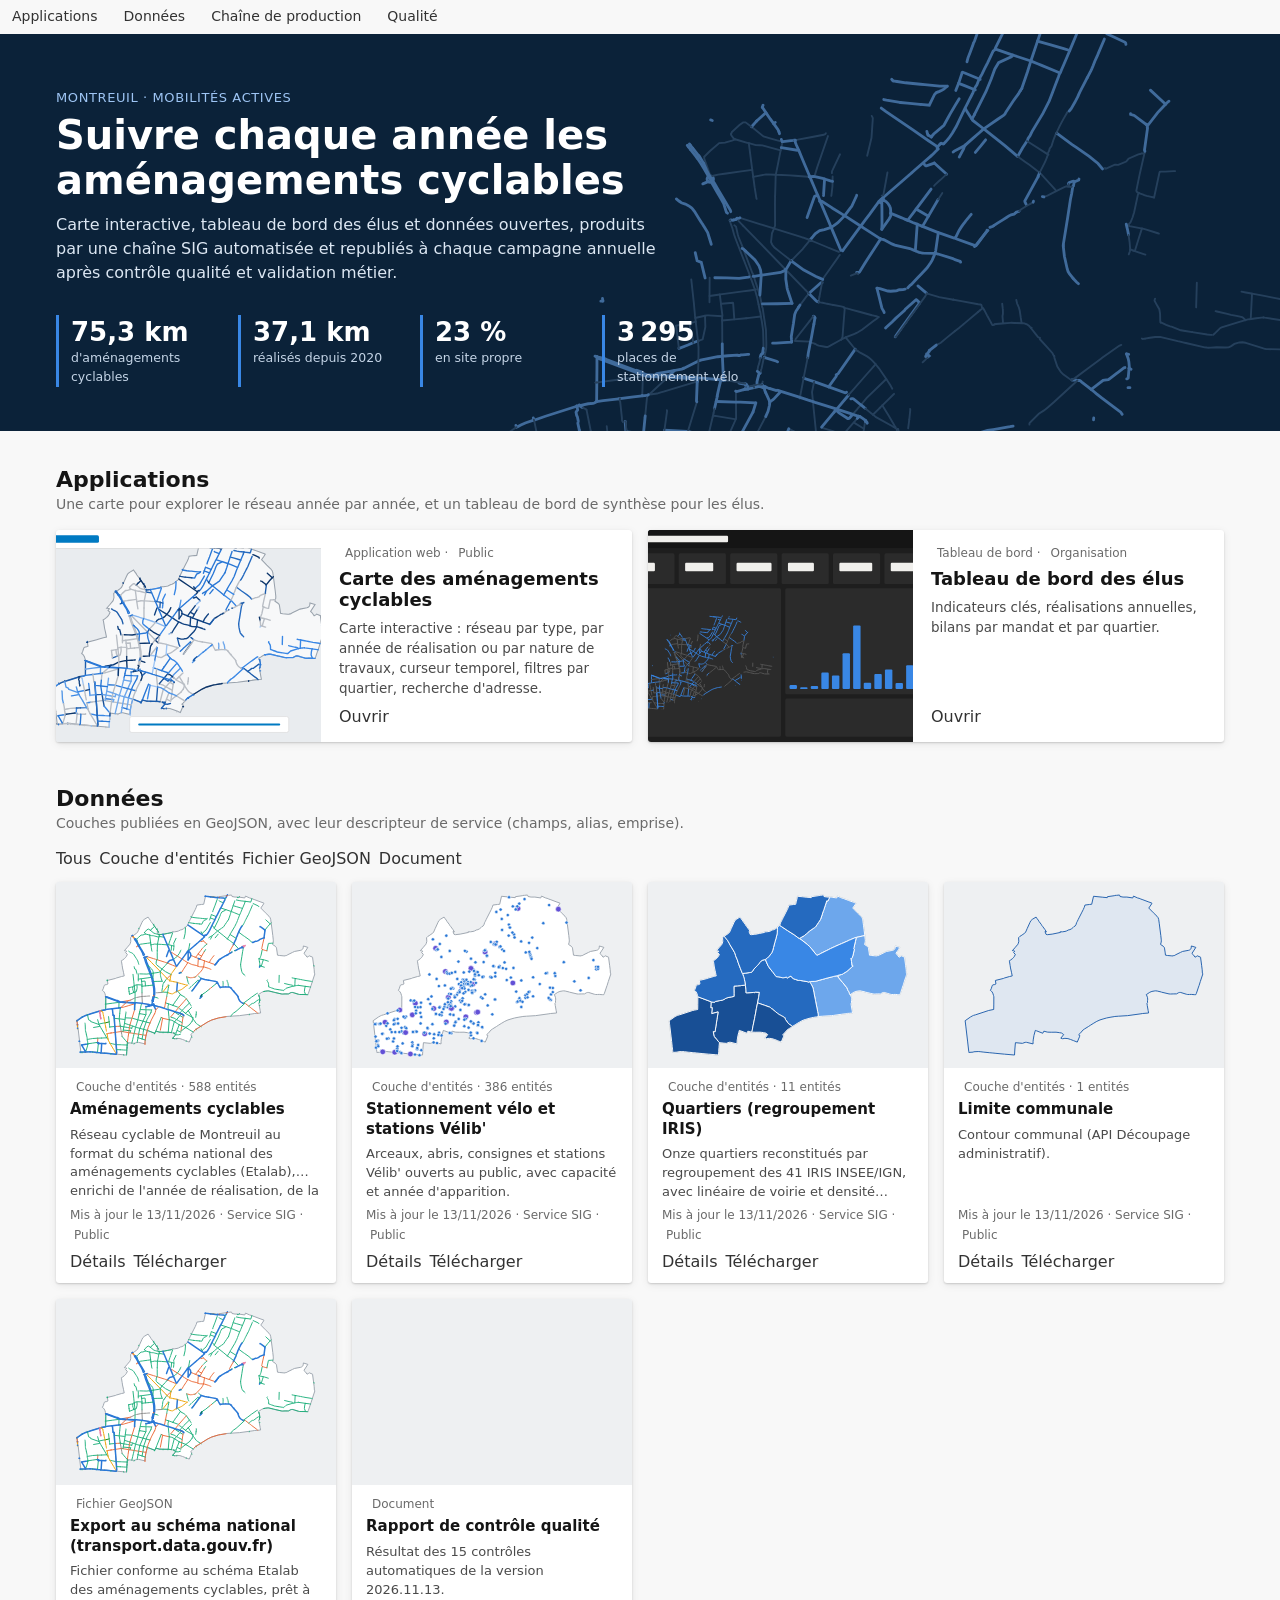
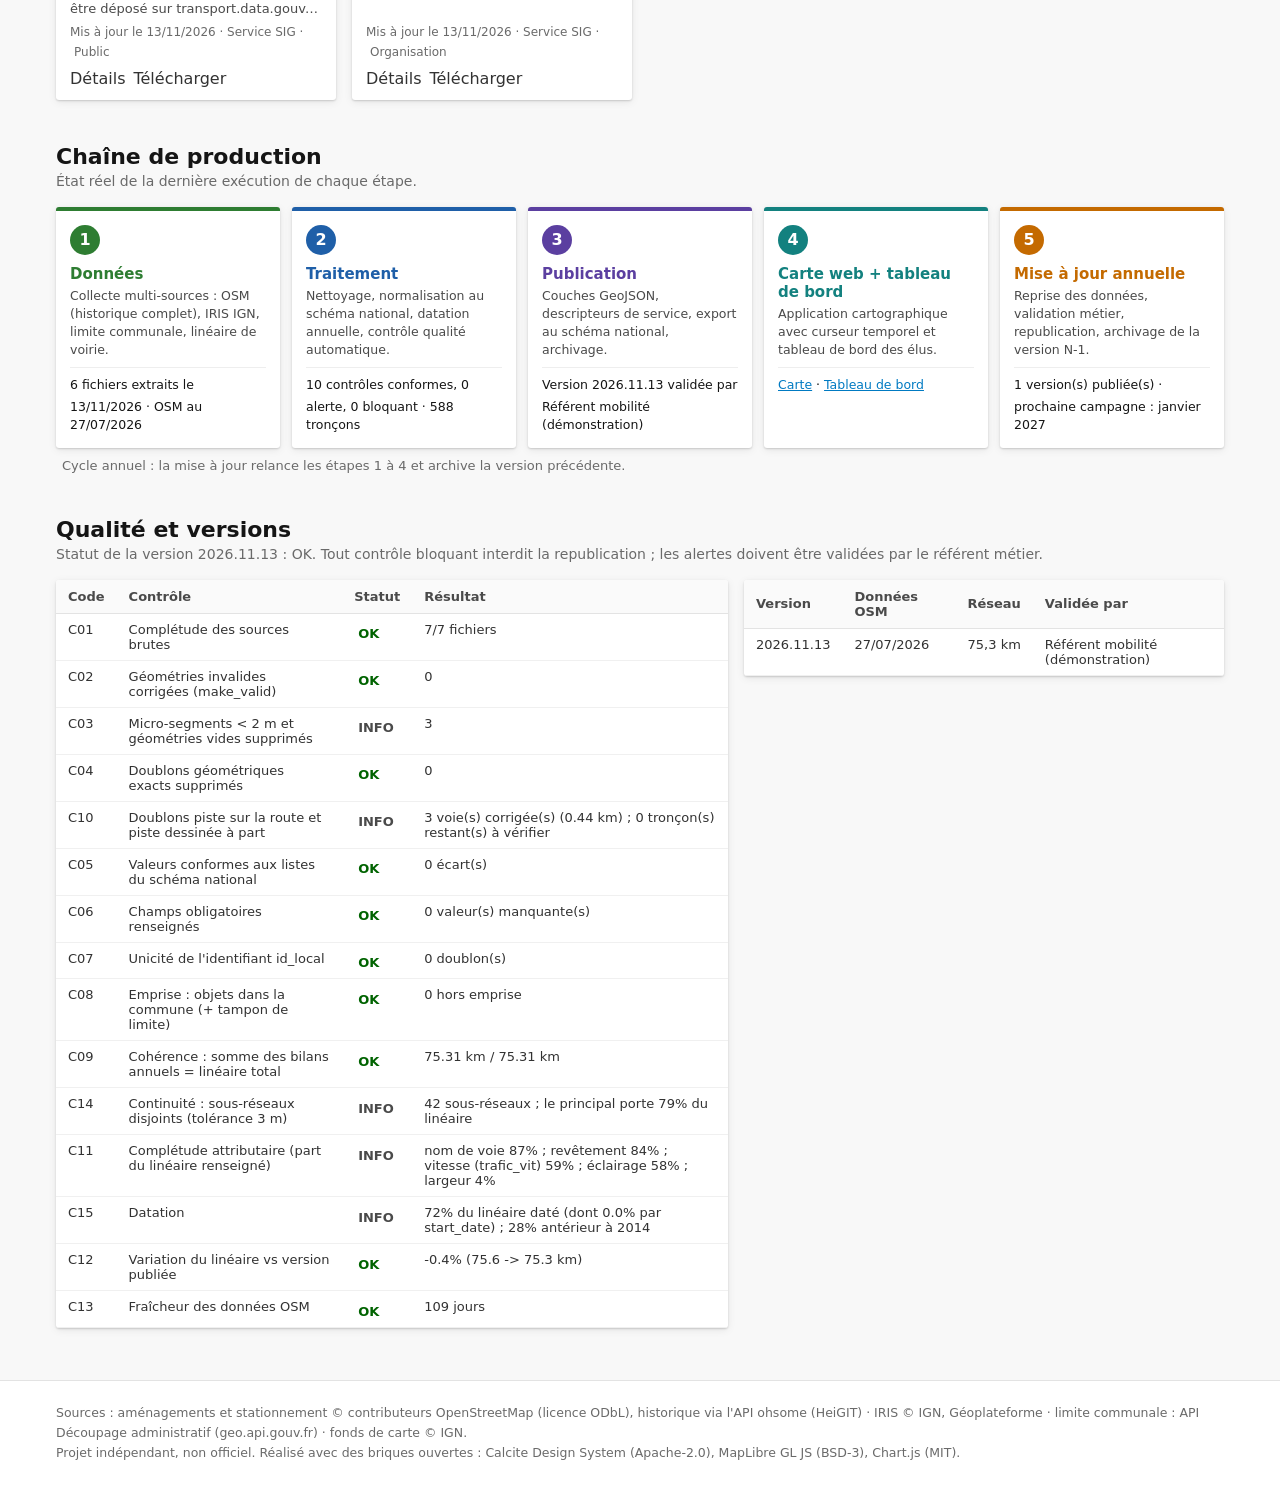
==== 04_applications/index.html @ d460cf05 "Suivi annuel des aménagements cyclables de Montreuil Chaîne SIG complète sur données réelles (OpenSt" ====
<!doctype html>
<html lang="fr">
<head>
<meta charset="utf-8">
<meta name="viewport" content="width=device-width, initial-scale=1">
<title>Montreuil à vélo · Portail</title>
<meta name="description" content="Portail des données et applications de suivi des aménagements cyclables de Montreuil">
<link rel="stylesheet" href="https://js.arcgis.com/calcite-components/2.13.2/calcite.css">
<script type="module" src="https://js.arcgis.com/calcite-components/2.13.2/calcite.esm.js"></script>
<link rel="stylesheet" href="assets/commun.css">
<style>
  body { background: #f8f8f8; }
  a { color: var(--mv-bleu); }
  .conteneur { max-width: 1200px; margin: 0 auto; padding: 0 16px; }
  .nav-liens { display: flex; gap: 2px; padding-inline-end: 12px; }
  .nav-liens a { color: #323232; text-decoration: none; font-size: 14px; padding: 8px 12px; border-bottom: 2px solid transparent; }
  .nav-liens a:hover { color: var(--mv-bleu); border-bottom-color: var(--mv-bleu); }

  .heros { position: relative; overflow: hidden; background: #0b2239; color: #fff; }
  .heros svg.reseau { position: absolute; right: -40px; top: -30px; height: 140%; opacity: .55; pointer-events: none; }
  .heros .conteneur { position: relative; padding-top: 56px; padding-bottom: 44px; }
  .heros .surtitre { font-size: 13px; letter-spacing: .6px; text-transform: uppercase; color: #9ec5f4; }
  .heros h1 { font-size: 40px; line-height: 1.12; margin: 8px 0 10px; font-weight: 600; max-width: 640px; }
  .heros p.intro { font-size: 16px; line-height: 1.5; max-width: 600px; margin: 0 0 22px; color: #dce7f3; }
  .heros calcite-input { max-width: 520px; }
  .chiffres { display: grid; grid-template-columns: repeat(4, minmax(0, 170px)); gap: 12px; margin-top: 30px; }
  .chiffre { border-left: 3px solid #3987e5; padding: 2px 0 2px 12px; }
  .chiffre b { display: block; font-size: 26px; font-weight: 600; }
  .chiffre span { font-size: 12.5px; color: #c4d4e6; }

  section.bloc { padding: 36px 0 8px; }
  .bloc h2 { font-size: 22px; font-weight: 600; margin: 0 0 4px; color: #151515; }
  .bloc .chapo { color: #6a6a6a; margin: 0 0 18px; font-size: 14px; }

  .applis { display: grid; grid-template-columns: 1fr 1fr; gap: 16px; }
  .appli { display: grid; grid-template-columns: 46% 1fr; background: #fff; box-shadow: var(--mv-carte-ombre); border-radius: 3px; overflow: hidden; }
  .appli img { width: 100%; height: 100%; object-fit: cover; display: block; background: #e9ecef; min-height: 180px; }
  .appli .txt { padding: 16px 18px; display: flex; flex-direction: column; gap: 8px; }
  .appli h3 { margin: 0; font-size: 18px; color: #151515; }
  .appli p { margin: 0; font-size: 13.5px; color: #4a4a4a; line-height: 1.5; flex: 1; }

  .filtres { display: flex; flex-wrap: wrap; gap: 8px; margin-bottom: 14px; }
  .grille-items { display: grid; grid-template-columns: repeat(auto-fill, minmax(260px, 1fr)); gap: 16px; }
  .item { background: #fff; border-radius: 3px; box-shadow: var(--mv-carte-ombre); display: flex; flex-direction: column; overflow: hidden; }
  .item .vign { aspect-ratio: 3 / 2; background: #eef0f2; display: grid; place-items: center; color: #9aa3ad; }
  .item .vign img { width: 100%; height: 100%; object-fit: cover; display: block; }
  .item .corps { padding: 12px 14px 10px; display: flex; flex-direction: column; gap: 6px; flex: 1; }
  .item .type { display: flex; align-items: center; gap: 6px; font-size: 12px; color: #6a6a6a; }
  .item h3 { margin: 0; font-size: 15px; line-height: 1.3; color: #151515; }
  .item p { margin: 0; font-size: 13px; color: #4a4a4a; line-height: 1.45; flex: 1; display: -webkit-box; -webkit-line-clamp: 3; -webkit-box-orient: vertical; overflow: hidden; }
  .item .meta { font-size: 12px; color: #6a6a6a; display: flex; align-items: center; gap: 6px; flex-wrap: wrap; }
  .item .actions { display: flex; gap: 8px; padding: 0 14px 12px; }
  .partage { display: inline-flex; align-items: center; gap: 4px; }

  .chaine { display: grid; grid-template-columns: repeat(5, minmax(0, 1fr)); gap: 12px; }
  .etape { background: #fff; border-radius: 3px; box-shadow: var(--mv-carte-ombre); padding: 14px; border-top: 4px solid var(--c); position: relative; }
  .etape .num { width: 30px; height: 30px; border-radius: 50%; background: var(--c); color: #fff; display: grid; place-items: center; font-weight: 600; }
  .etape h3 { margin: 10px 0 4px; font-size: 15px; color: var(--c-texte, var(--c)); }
  .etape .quoi { font-size: 12.5px; color: #4a4a4a; line-height: 1.45; margin: 0 0 8px; }
  .etape .etat { font-size: 12.5px; color: #151515; line-height: 1.45; border-top: 1px solid #eee; padding-top: 8px; }
  .etape .etat calcite-icon { vertical-align: -3px; }
  .cycle { margin-top: 10px; font-size: 13px; color: #6a6a6a; display: flex; align-items: center; gap: 6px; }

  .deux { display: grid; grid-template-columns: 1.4fr 1fr; gap: 16px; align-items: start; }
  .tableau { background: #fff; box-shadow: var(--mv-carte-ombre); border-radius: 3px; overflow: auto; }
  .tableau table { width: 100%; border-collapse: collapse; font-size: 13px; }
  .tableau th { text-align: left; font-weight: 600; color: #4a4a4a; padding: 9px 12px; border-bottom: 1px solid #e3e3e3; background: #fafafa; }
  .tableau td { padding: 8px 12px; border-bottom: 1px solid #f0f0f0; vertical-align: top; }
  .tableau td.n { text-align: right; font-variant-numeric: tabular-nums; }
  .statut { display: inline-flex; align-items: center; gap: 4px; font-weight: 600; white-space: nowrap; }
  .statut.OK { color: #006300; } .statut.INFO { color: #4a4a4a; } .statut.ALERTE { color: #8c4a00; } .statut.BLOQUANT { color: #b02a2a; }

  footer.pied { margin-top: 44px; background: #fff; border-top: 1px solid #e3e3e3; padding: 22px 0 30px; font-size: 12.5px; color: #6a6a6a; line-height: 1.6; }

  dialog.fiche { width: min(860px, calc(100vw - 32px)); max-height: calc(100vh - 48px); border: 0; padding: 0; border-radius: 4px;
    box-shadow: 0 8px 40px rgba(0,0,0,.35); font-family: var(--mv-police); color: #323232; }
  dialog.fiche::backdrop { background: rgba(0,0,0,.45); }
  .fiche-tete { display: flex; gap: 16px; padding: 18px 20px 0; align-items: flex-start; }
  .fiche-tete img { width: 150px; aspect-ratio: 3/2; object-fit: cover; border-radius: 2px; background: #eef0f2; flex: none; }
  .fiche-tete h2 { margin: 2px 0 6px; font-size: 20px; color: #151515; }
  .fiche-tete .type { font-size: 13px; color: #6a6a6a; display: flex; gap: 6px; align-items: center; }
  .fiche-onglets { padding: 0 20px; }
  .fiche-corps { padding: 14px 20px 20px; overflow: auto; max-height: calc(100vh - 300px); font-size: 13.5px; line-height: 1.55; }
  .fiche-corps dl { display: grid; grid-template-columns: 180px 1fr; gap: 6px 14px; margin: 12px 0 0; }
  .fiche-corps dt { color: #6a6a6a; } .fiche-corps dd { margin: 0; }
  .fiche-pied { display: flex; justify-content: flex-end; gap: 8px; padding: 12px 20px; border-top: 1px solid #eee; }

  @media (max-width: 960px) {
    .applis, .deux { grid-template-columns: 1fr; }
    .chaine { grid-template-columns: 1fr 1fr; }
    .chiffres { grid-template-columns: repeat(2, minmax(0, 1fr)); }
    .heros h1 { font-size: 30px; }
    .nav-liens { display: none; }
  }
  @media (max-width: 560px) {
    .heros svg.reseau { opacity: .2; }
    .appli { grid-template-columns: 1fr; }
    .appli img { aspect-ratio: 3/2; min-height: 0; }
    .chaine { grid-template-columns: 1fr; }
    .fiche-tete img { display: none; }
    .fiche-corps dl { grid-template-columns: 1fr; }
  }
</style>
</head>
<body>
<calcite-navigation>
  <calcite-navigation-logo slot="logo" icon="biking" heading="Montreuil à vélo" description="Portail des données cyclables"></calcite-navigation-logo>
  <nav slot="content-end" class="nav-liens" aria-label="Sections">
    <a href="#applications">Applications</a><a href="#donnees">Données</a><a href="#chaine">Chaîne de production</a><a href="#qualite">Qualité</a>
  </nav>
</calcite-navigation>

<header class="heros">
  <svg class="reseau" id="reseau" aria-hidden="true"></svg>
  <div class="conteneur">
    <div class="surtitre">Montreuil · Mobilités actives</div>
    <h1>Suivre chaque année les aménagements cyclables</h1>
    <p class="intro">Carte interactive, tableau de bord des élus et données ouvertes, produits par une chaîne SIG automatisée
      et republiés à chaque campagne annuelle après contrôle qualité et validation métier.</p>
    <calcite-input id="q" icon="search" scale="l" placeholder="Rechercher une application ou un jeu de données" clearable label="Rechercher"></calcite-input>
    <div class="chiffres" id="chiffres"></div>
  </div>
</header>

<main class="conteneur">
  <section class="bloc" id="applications">
    <h2>Applications</h2>
    <p class="chapo">Une carte pour explorer le réseau année par année, et un tableau de bord de synthèse pour les élus.</p>
    <div class="applis" id="applis"></div>
  </section>

  <section class="bloc" id="donnees">
    <h2>Données</h2>
    <p class="chapo">Couches publiées en GeoJSON, avec leur descripteur de service (champs, alias, emprise).</p>
    <div class="filtres" id="filtres"></div>
    <div class="grille-items" id="items"></div>
  </section>

  <section class="bloc" id="chaine">
    <h2>Chaîne de production</h2>
    <p class="chapo">État réel de la dernière exécution de chaque étape.</p>
    <div class="chaine" id="etapes"></div>
    <div class="cycle"><calcite-icon icon="refresh" scale="s"></calcite-icon>Cycle annuel : la mise à jour relance les étapes 1 à 4 et archive la version précédente.</div>
  </section>

  <section class="bloc" id="qualite">
    <h2>Qualité et versions</h2>
    <p class="chapo" id="qc-chapo"></p>
    <div class="deux">
      <div class="tableau"><table><thead><tr><th>Code</th><th>Contrôle</th><th>Statut</th><th>Résultat</th></tr></thead><tbody id="qc"></tbody></table></div>
      <div class="tableau"><table><thead><tr><th>Version</th><th>Données OSM</th><th class="n">Réseau</th><th>Validée par</th></tr></thead><tbody id="versions"></tbody></table></div>
    </div>
  </section>
</main>

<footer class="pied">
  <div class="conteneur">
    Sources : aménagements et stationnement © contributeurs OpenStreetMap (licence ODbL), historique via l'API ohsome (HeiGIT) ·
    IRIS © IGN, Géoplateforme · limite communale : API Découpage administratif (geo.api.gouv.fr) · fonds de carte © IGN.<br>
    Projet indépendant, non officiel. Réalisé avec des briques ouvertes : Calcite Design System (Apache-2.0),
    MapLibre GL JS (BSD-3), Chart.js (MIT).
  </div>
</footer>

<dialog class="fiche" id="fiche" aria-labelledby="fiche-titre"></dialog>

<script src="data/donnees.js"></script>
<script src="assets/commun.js"></script>
<script>
(function () {
  const { D, fmt, echapper, A0, A1, dateDonnees, couleurType } = MV;
  const ind = D.indicateurs, t = ind.totaux, qc = D.qc;
  const depuis2020 = ind.par_annee.filter((p) => p.annee >= 2020).reduce((s, p) => s + p.km, 0);
  if (window.innerWidth < 560) document.querySelector("calcite-navigation-logo").description = "Portail des données cyclables";

  // ---------- Bandeau : le réseau réel en filigrane ----------
  (function dessiner() {
    const fc = D.couches.amenagements_cyclables, [[x0, y0], [x1, y1]] = MV.emprise(D.couches.commune);
    const k = Math.cos(((y0 + y1) / 2) * Math.PI / 180), W = 700, H = W * (y1 - y0) / ((x1 - x0) * k);
    const px = (c) => `${(((c[0] - x0) * k) / ((x1 - x0) * k)) * W},${((y1 - c[1]) / (y1 - y0)) * H}`;
    const svg = document.getElementById("reseau");
    svg.setAttribute("viewBox", `0 0 ${W} ${H}`);
    svg.innerHTML = fc.features.map((f) => {
      const g = f.geometry, lignes = g.type === "LineString" ? [g.coordinates] : g.coordinates;
      const recent = (f.properties.annee_realisation || 0) >= 2020;
      return `<path d="${lignes.map((l) => "M" + l.map(px).join("L")).join("")}" fill="none" stroke="${recent ? "#6da7ec" : "#3c5a7a"}" stroke-width="${recent ? 2.4 : 1.6}" stroke-linecap="round"/>`;
    }).join("");
  })();
  document.getElementById("chiffres").innerHTML = [
    [fmt.n1(t.km_total) + " km", "d'aménagements cyclables"],
    [fmt.n1(depuis2020) + " km", "réalisés depuis 2020"],
    [fmt.n0(100 * t.part_site_propre) + " %", "en site propre"],
    [fmt.n0(t.places_declarees), "places de stationnement vélo"],
  ].map(([v, l]) => `<div class="chiffre"><b>${v}</b><span>${l}</span></div>`).join("");

  // ---------- Applications ----------
  const ICONES_TYPE = { "Application web": "map", "Tableau de bord": "dashboard", "Couche d'entités": "layers", "Fichier GeoJSON": "file", "Document": "file-report" };
  const partage = (p) => `<span class="partage"><calcite-icon icon="${p === "Public" ? "globe" : "organization"}" scale="s"></calcite-icon>${p}</span>`;
  const applis = D.catalogue.filter((i) => i.type === "Application web" || i.type === "Tableau de bord");
  document.getElementById("applis").innerHTML = applis.map((a) => `
    <article class="appli" data-cherche="${echapper((a.titre + " " + a.description + " " + a.tags.join(" ")).toLowerCase())}">
      <img src="${a.vignette}" alt="Aperçu : ${echapper(a.titre)}">
      <div class="txt">
        <div class="meta" style="font-size:12px;color:#6a6a6a;display:flex;gap:6px;align-items:center"><calcite-icon icon="${a.icone}" scale="s"></calcite-icon>${a.type} · ${partage(a.partage)}</div>
        <h3>${echapper(a.titre)}</h3><p>${echapper(a.description)}</p>
        <div><calcite-button href="${a.url}" icon-end="launch">Ouvrir</calcite-button></div>
      </div>
    </article>`).join("");

  // ---------- Éléments de données ----------
  const items = D.catalogue.filter((i) => !applis.includes(i));
  const familles = ["Tous", ...new Set(items.map((i) => i.type))];
  let famille = "Tous";
  document.getElementById("filtres").innerHTML = familles.map((f) =>
    `<calcite-chip value="${f}" ${f === "Tous" ? 'kind="brand"' : ""} appearance="${f === "Tous" ? "solid" : "outline-fill"}" scale="s" style="cursor:pointer" data-f="${f}">${f}</calcite-chip>`).join("");
  document.getElementById("filtres").addEventListener("click", (e) => {
    const c = e.target.closest("calcite-chip"); if (!c) return;
    famille = c.dataset.f;
    document.querySelectorAll("#filtres calcite-chip").forEach((x) => {
      const on = x.dataset.f === famille; x.kind = on ? "brand" : "neutral"; x.appearance = on ? "solid" : "outline-fill";
    });
    filtrer();
  });
  document.getElementById("items").innerHTML = items.map((i, n) => `
    <article class="item" data-n="${n}" data-type="${i.type}" data-cherche="${echapper((i.titre + " " + i.description + " " + i.tags.join(" ")).toLowerCase())}">
      <div class="vign">${i.vignette ? `<img src="${i.vignette}" alt="" loading="lazy">` : `<calcite-icon icon="${ICONES_TYPE[i.type] || "file"}" scale="l"></calcite-icon>`}</div>
      <div class="corps">
        <div class="type"><calcite-icon icon="${ICONES_TYPE[i.type] || "file"}" scale="s"></calcite-icon>${i.type}${i.nb_entites != null ? ` · ${fmt.n0(i.nb_entites)} entités` : ""}</div>
        <h3>${echapper(i.titre)}</h3><p>${echapper(i.description)}</p>
        <div class="meta">Mis à jour le ${fmt.date(i.modifie)} · ${echapper(i.proprietaire)} · ${partage(i.partage)}</div>
      </div>
      <div class="actions">
        <calcite-button appearance="outline" scale="s" data-fiche="${n}">Détails</calcite-button>
        <calcite-button appearance="transparent" scale="s" icon-start="download" href="${i.url}" download>Télécharger</calcite-button>
      </div>
    </article>`).join("");
  const champ = document.getElementById("q");
  function filtrer() {
    const q = (champ.value || "").toLowerCase().trim();
    document.querySelectorAll(".item").forEach((el) => {
      el.hidden = !((famille === "Tous" || el.dataset.type === famille) && (!q || el.dataset.cherche.includes(q)));
    });
    document.querySelectorAll(".appli").forEach((el) => { el.hidden = q && !el.dataset.cherche.includes(q); });
  }
  champ.addEventListener("calciteInputInput", filtrer);

  // ---------- Fiche d'élément (vue d'ensemble / données) ----------
  const fiche = document.getElementById("fiche");
  document.getElementById("items").addEventListener("click", (e) => {
    const b = e.target.closest("[data-fiche]"); if (!b) return;
    ouvrirFiche(items[+b.dataset.fiche]);
  });
  function ouvrirFiche(i) {
    const s = i.service ? D.services[i.service] : null;
    const e = s && s.emprise_wgs84;
    fiche.innerHTML = `
      <div class="fiche-tete">${i.vignette ? `<img src="${i.vignette}" alt="">` : ""}
        <div style="flex:1;min-width:0"><div class="type"><calcite-icon icon="${ICONES_TYPE[i.type] || "file"}" scale="s"></calcite-icon>${i.type}</div>
          <h2 id="fiche-titre">${echapper(i.titre)}</h2>
          <div class="type">Propriétaire : ${echapper(i.proprietaire)} · Mis à jour le ${fmt.date(i.modifie)} · ${partage(i.partage)}</div></div>
        <calcite-action icon="x" text="Fermer" id="fiche-fermer"></calcite-action>
      </div>
      <div class="fiche-onglets"><calcite-tabs>
        <calcite-tab-nav slot="title-group"><calcite-tab-title selected>Vue d'ensemble</calcite-tab-title>${s ? "<calcite-tab-title>Données</calcite-tab-title>" : ""}</calcite-tab-nav>
        <calcite-tab selected><div class="fiche-corps">
          <p>${echapper(i.description)}</p>
          <dl>
            <dt>Type</dt><dd>${i.type}</dd>
            ${s ? `<dt>Géométrie</dt><dd>${s.geometrie} · ${fmt.n0(s.nb_entites)} entités</dd><dt>Système de coordonnées</dt><dd>${s.systeme} (WGS 84) ; Lambert-93 dans le GeoPackage de travail</dd>
            <dt>Emprise</dt><dd>${e.map((x) => x.toFixed(4)).join(", ")}</dd><dt>URL du service</dt><dd><code>03_publication/${s.url}</code></dd>` : ""}
            <dt>Version</dt><dd>${i.version}</dd>
            <dt>Mots-clés</dt><dd>${i.tags.map(echapper).join(", ")}</dd>
            <dt>Licence</dt><dd>${i.type === "Document" ? "Usage interne" : "Open Database License (ODbL), données issues d'OpenStreetMap"}</dd>
          </dl></div></calcite-tab>
        ${s ? `<calcite-tab><div class="fiche-corps"><div class="tableau" style="box-shadow:none"><table><thead><tr><th>Champ</th><th>Alias</th><th>Type</th></tr></thead><tbody>
          ${s.champs.map((c) => `<tr><td><code>${c.nom}</code></td><td>${echapper(c.alias)}</td><td>${c.type}</td></tr>`).join("")}</tbody></table></div></div></calcite-tab>` : ""}
      </calcite-tabs></div>
      <div class="fiche-pied"><calcite-button appearance="outline" id="fiche-ok">Fermer</calcite-button>
        <calcite-button icon-start="download" href="${i.url}" download>Télécharger</calcite-button></div>`;
    fiche.showModal();
    fiche.querySelector("#fiche-fermer").onclick = fiche.querySelector("#fiche-ok").onclick = () => fiche.close();
  }
  fiche.addEventListener("click", (e) => { if (e.target === fiche) fiche.close(); });

  // ---------- Chaîne de production ----------
  const derniere = D.historique[D.historique.length - 1] || {};
  const nb = (s) => qc.controles.filter((c) => c.statut === s).length;
  const collecte = ind.meta.sources.length ? fmt.date(ind.meta.sources[0].extrait_le) : "inconnue";
  const ok = `<calcite-icon icon="check-circle" scale="s" style="color:#006300"></calcite-icon>`;
  const alerte = `<calcite-icon icon="exclamation-mark-triangle" scale="s" style="color:#8c4a00"></calcite-icon>`;
  const ETAPES = [
    { n: 1, c: "#2e7d32", titre: "Données", quoi: "Collecte multi-sources : OSM (historique complet), IRIS IGN, limite communale, linéaire de voirie.",
      etat: `${ok} ${ind.meta.sources.length} fichiers extraits le ${collecte} · OSM au ${fmt.date(dateDonnees)}` },
    { n: 2, c: "#1f5fa8", titre: "Traitement", quoi: "Nettoyage, normalisation au schéma national, datation annuelle, contrôle qualité automatique.",
      etat: `${qc.statut_global === "OK" ? ok : alerte} ${nb("OK")} contrôles conformes, ${nb("ALERTE")} alerte, ${nb("BLOQUANT")} bloquant · ${fmt.n0(t.nb_objets)} tronçons` },
    { n: 3, c: "#5b3fa0", titre: "Publication", quoi: "Couches GeoJSON, descripteurs de service, export au schéma national, archivage.",
      etat: `${ok} Version ${D.version}${derniere.valide_par ? ` validée par ${echapper(derniere.valide_par)}` : ""}` },
    { n: 4, c: "#13817f", titre: "Carte web + tableau de bord", quoi: "Application cartographique avec curseur temporel et tableau de bord des élus.",
      etat: `${ok} <a href="carte/index.html">Carte</a> · <a href="tableau-de-bord/index.html">Tableau de bord</a>` },
    { n: 5, c: "#c46a00", titre: "Mise à jour annuelle", quoi: "Reprise des données, validation métier, republication, archivage de la version N-1.",
      etat: `${ok} ${D.historique.length} version(s) publiée(s) · prochaine campagne : janvier ${new Date(D.historique[0]?.publie_le || Date.now()).getFullYear() + 1}` },
  ];
  document.getElementById("etapes").innerHTML = ETAPES.map((e) => `<article class="etape" style="--c:${e.c}">
    <div class="num">${e.n}</div><h3>${e.titre}</h3><p class="quoi">${e.quoi}</p><div class="etat">${e.etat}</div></article>`).join("");

  // ---------- Qualité et versions ----------
  const ICO = { OK: "check-circle", INFO: "information", ALERTE: "exclamation-mark-triangle", BLOQUANT: "x-circle" };
  document.getElementById("qc-chapo").textContent = `Statut de la version ${qc.version} : ${qc.statut_global}. Tout contrôle bloquant interdit la republication ; les alertes doivent être validées par le référent métier.`;
  document.getElementById("qc").innerHTML = qc.controles.map((c) => `<tr><td>${c.code}</td><td>${echapper(c.controle)}</td>
    <td><span class="statut ${c.statut}"><calcite-icon icon="${ICO[c.statut]}" scale="s"></calcite-icon>${c.statut}</span></td><td>${echapper(c.valeur)}</td></tr>`).join("");
  document.getElementById("versions").innerHTML = [...D.historique].reverse().map((h) => `<tr><td>${h.version}</td><td>${fmt.date(h.donnees_osm)}</td>
    <td class="n">${fmt.km(h.km_total)}</td><td>${echapper(h.valide_par || "non renseigné")}</td></tr>`).join("");
})();
</script>
</body>
</html>
---- 04_applications/assets/commun.css ----
/* Styles partagés par le portail, la carte et le tableau de bord (Calcite Design System) */
:root {
  --mv-police: "Avenir Next LT Pro", "Avenir Next", Avenir, "Segoe UI", system-ui, -apple-system, sans-serif;
  --mv-bleu: #007ac2;
  --mv-bleu-fonce: #00619b;
  --mv-texte: #323232;
  --mv-texte-2: #6a6a6a;
  --mv-bord: #dfdfdf;
  --mv-fond: #f8f8f8;
  --mv-carte-ombre: 0 1px 2px rgba(0, 0, 0, .16), 0 2px 8px rgba(0, 0, 0, .08);
}
html, body { margin: 0; height: 100%; }
body { font-family: var(--mv-police); color: var(--mv-texte); background: var(--mv-fond); }
* { box-sizing: border-box; }

/* ---------- Fenêtre contextuelle ---------- */
.maplibregl-popup.popup-fiche .maplibregl-popup-content {
  padding: 0; border-radius: 4px; box-shadow: 0 1px 4px rgba(0, 0, 0, .3), 0 4px 16px rgba(0, 0, 0, .12);
  font-family: var(--mv-police); color: #323232; background: #fff; width: min(340px, calc(100vw - 32px));
}
.maplibregl-popup.popup-fiche .maplibregl-popup-tip { border-top-color: #fff; border-bottom-color: #fff; }
.pp-tete { display: flex; align-items: flex-start; gap: 8px; padding: 12px 8px 10px 15px; border-bottom: 1px solid #ececec; }
.pp-tete h2 { margin: 0; flex: 1; font-size: 15px; font-weight: 600; line-height: 1.35; color: #151515; }
.pp-btn { border: 0; background: none; width: 30px; height: 30px; display: grid; place-items: center; color: #6a6a6a; cursor: pointer; border-radius: 2px; }
.pp-btn:hover { background: #f3f3f3; color: #151515; }
.pp-corps { max-height: 260px; overflow: auto; padding: 4px 0; }
.pp-champs { width: 100%; border-collapse: collapse; font-size: 13px; }
.pp-champs tr:nth-child(odd) { background: rgba(0, 0, 0, .04); }
.pp-champs th { text-align: left; font-weight: 400; color: #6a6a6a; padding: 6px 8px 6px 15px; width: 46%; vertical-align: top; }
.pp-champs td { padding: 6px 15px 6px 8px; color: #151515; word-break: break-word; }
.pp-champs tr.alerte td, .pp-champs tr.alerte th { color: #8c4a00; background: #fff4e0; }
.pp-pied { display: flex; gap: 4px; padding: 6px 8px; border-top: 1px solid #ececec; }
.pp-action { display: inline-flex; align-items: center; gap: 6px; border: 0; background: none; color: var(--mv-bleu);
  font: 500 13px var(--mv-police); padding: 6px 8px; border-radius: 2px; cursor: pointer; text-decoration: none; }
.pp-action:hover { background: #f0f6fb; color: var(--mv-bleu-fonce); }

/* ---------- Contrôles de carte (zoom, accueil, boussole) ---------- */
.ctl-pile { position: absolute; z-index: 2; display: flex; flex-direction: column; box-shadow: 0 1px 2px rgba(0,0,0,.3); border-radius: 2px; overflow: hidden; }
.ctl-pile button { width: 32px; height: 32px; border: 0; background: #fff; color: #6e6e6e; display: grid; place-items: center; cursor: pointer; }
.ctl-pile button + button { border-top: 1px solid #e3e3e3; }
.ctl-pile button:hover { background: #f3f3f3; color: #151515; }
.ctl-pile button:focus-visible { outline: 2px solid var(--mv-bleu); outline-offset: -2px; }
.maplibregl-ctrl-scale { border-color: #6e6e6e; color: #323232; font: 11px var(--mv-police); background: rgba(255,255,255,.75); }
.maplibregl-ctrl-attrib { font: 11px var(--mv-police); }
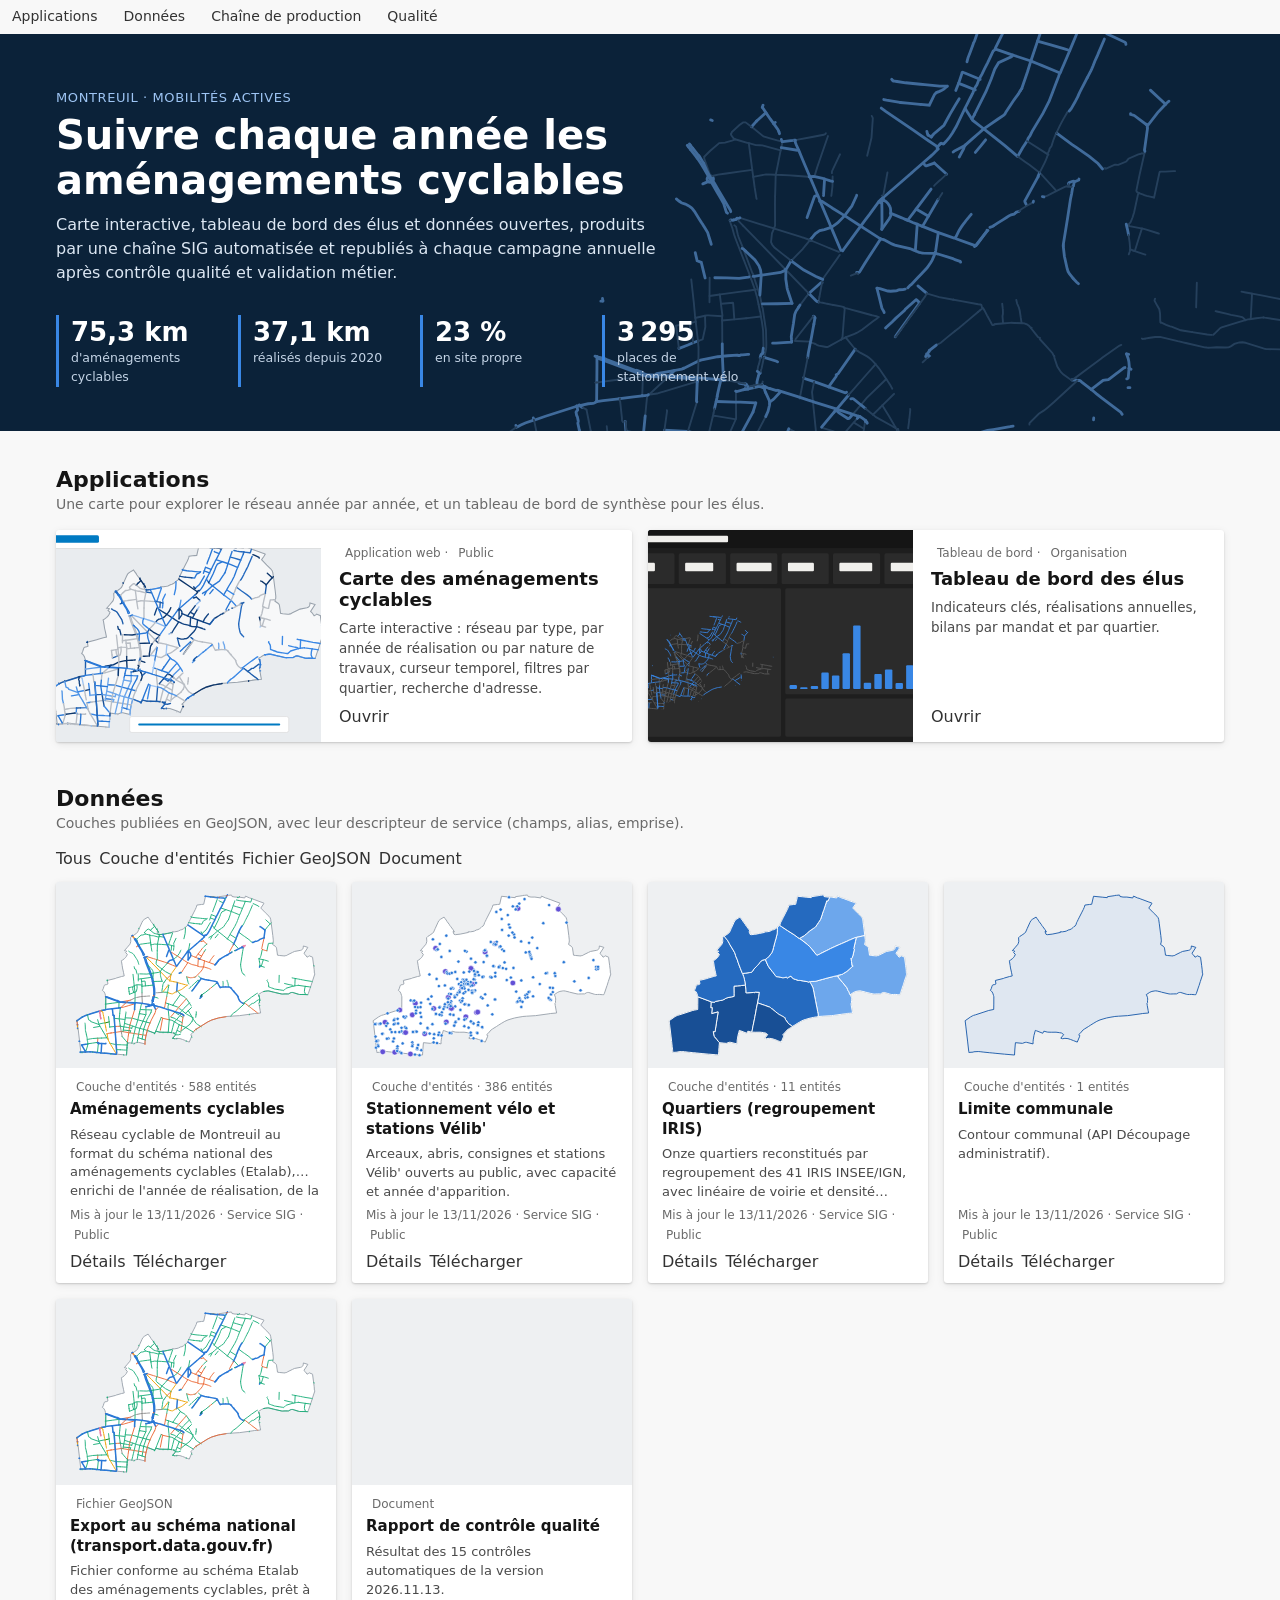
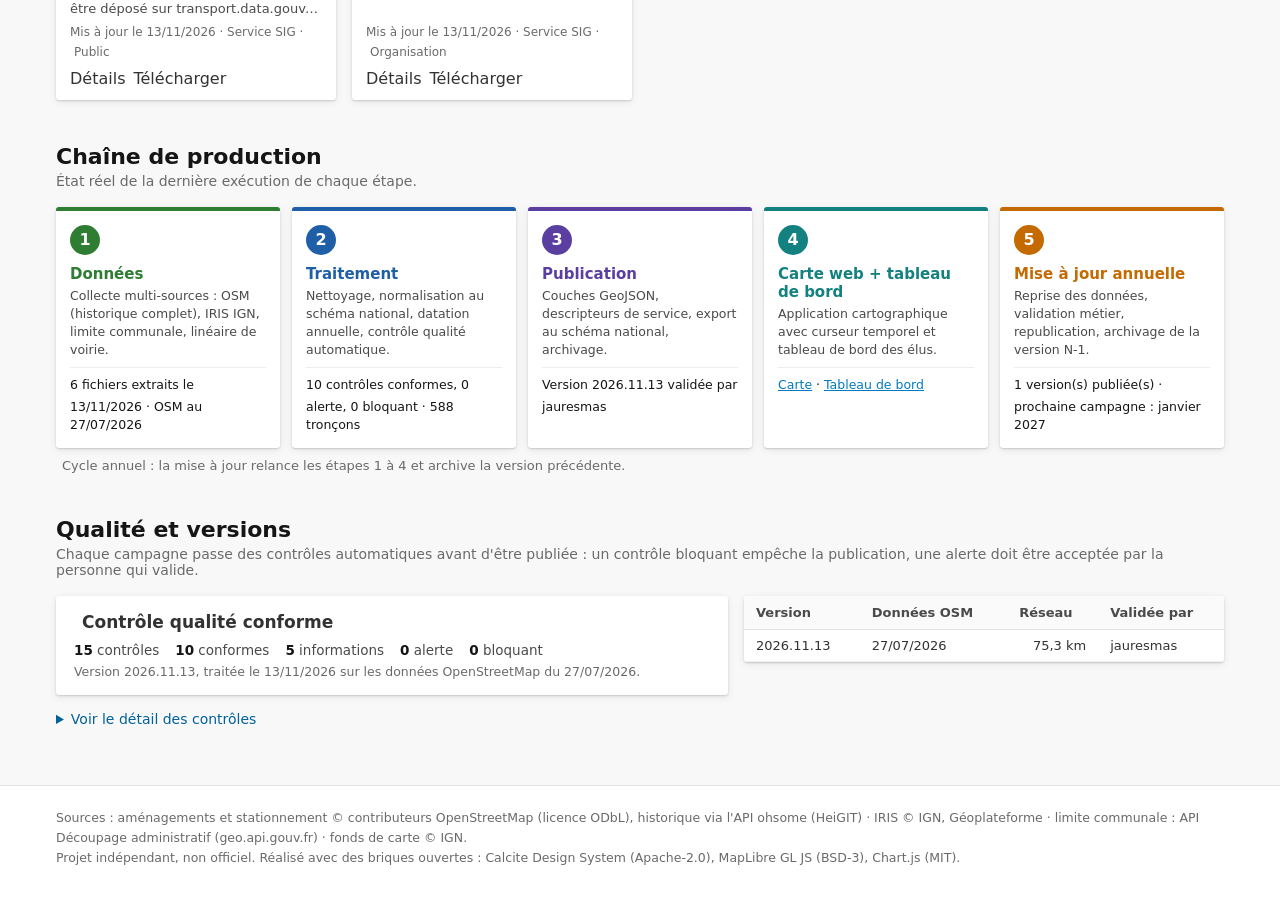
==== commit c977a89b: "Allège la présentation de la qualité des données - Portail : résumé du contrôle qualité, détail des " ====
--- a/04_applications/index.html
+++ b/04_applications/index.html
@@ -62,6 +62,7 @@
   .cycle { margin-top: 10px; font-size: 13px; color: #6a6a6a; display: flex; align-items: center; gap: 6px; }
 
   .deux { display: grid; grid-template-columns: 1.4fr 1fr; gap: 16px; align-items: start; }
+  .deux > * { min-width: 0; }
   .tableau { background: #fff; box-shadow: var(--mv-carte-ombre); border-radius: 3px; overflow: auto; }
   .tableau table { width: 100%; border-collapse: collapse; font-size: 13px; }
   .tableau th { text-align: left; font-weight: 600; color: #4a4a4a; padding: 9px 12px; border-bottom: 1px solid #e3e3e3; background: #fafafa; }
@@ -69,6 +70,14 @@
   .tableau td.n { text-align: right; font-variant-numeric: tabular-nums; }
   .statut { display: inline-flex; align-items: center; gap: 4px; font-weight: 600; white-space: nowrap; }
   .statut.OK { color: #006300; } .statut.INFO { color: #4a4a4a; } .statut.ALERTE { color: #8c4a00; } .statut.BLOQUANT { color: #b02a2a; }
+  .qc-resume { background: #fff; box-shadow: var(--mv-carte-ombre); border-radius: 3px; padding: 16px 18px; }
+  .qc-resume .qc-titre { display: flex; align-items: center; gap: 8px; font-size: 17px; font-weight: 600; }
+  .qc-resume .qc-comptes { display: flex; flex-wrap: wrap; gap: 4px 16px; margin-top: 10px; font-size: 13.5px; color: #4a4a4a; }
+  .qc-resume .qc-comptes b { font-variant-numeric: tabular-nums; color: #151515; }
+  .qc-resume .qc-date { margin-top: 6px; font-size: 12.5px; color: #6a6a6a; }
+  .qc-detail { margin-top: 10px; }
+  .qc-detail summary { cursor: pointer; color: #00619b; font-size: 14px; padding: 6px 0; }
+  .qc-detail .tableau { margin-top: 6px; }
 
   footer.pied { margin-top: 44px; background: #fff; border-top: 1px solid #e3e3e3; padding: 22px 0 30px; font-size: 12.5px; color: #6a6a6a; line-height: 1.6; }
 
@@ -145,9 +154,16 @@
 
   <section class="bloc" id="qualite">
     <h2>Qualité et versions</h2>
-    <p class="chapo" id="qc-chapo"></p>
+    <p class="chapo">Chaque campagne passe des contrôles automatiques avant d'être publiée : un contrôle bloquant empêche la publication,
+      une alerte doit être acceptée par la personne qui valide.</p>
     <div class="deux">
-      <div class="tableau"><table><thead><tr><th>Code</th><th>Contrôle</th><th>Statut</th><th>Résultat</th></tr></thead><tbody id="qc"></tbody></table></div>
+      <div>
+        <div class="qc-resume" id="qc-resume"></div>
+        <details class="qc-detail">
+          <summary>Voir le détail des contrôles</summary>
+          <div class="tableau"><table><thead><tr><th>Code</th><th>Contrôle</th><th>Statut</th><th>Résultat</th></tr></thead><tbody id="qc"></tbody></table></div>
+        </details>
+      </div>
       <div class="tableau"><table><thead><tr><th>Version</th><th>Données OSM</th><th class="n">Réseau</th><th>Validée par</th></tr></thead><tbody id="versions"></tbody></table></div>
     </div>
   </section>
@@ -305,9 +321,16 @@
 
   // ---------- Qualité et versions ----------
   const ICO = { OK: "check-circle", INFO: "information", ALERTE: "exclamation-mark-triangle", BLOQUANT: "x-circle" };
-  document.getElementById("qc-chapo").textContent = `Statut de la version ${qc.version} : ${qc.statut_global}. Tout contrôle bloquant interdit la republication ; les alertes doivent être validées par le référent métier.`;
+  const LIB = { OK: "Conforme", INFO: "Information", ALERTE: "Alerte", BLOQUANT: "Bloquant" };
+  const pluriel = (n, mot) => `<b>${n}</b> ${mot}${n > 1 ? "s" : ""}`;
+  const verdict = { OK: "Contrôle qualité conforme", ALERTE: "Contrôle qualité conforme, avec alerte acceptée", BLOQUANT: "Contrôle qualité bloquant" }[qc.statut_global];
+  document.getElementById("qc-resume").innerHTML = `
+    <div class="qc-titre"><span class="statut ${qc.statut_global}"><calcite-icon icon="${ICO[qc.statut_global]}" scale="m"></calcite-icon></span>${verdict}</div>
+    <div class="qc-comptes"><span>${pluriel(qc.controles.length, "contrôle")}</span><span>${pluriel(nb("OK"), "conforme")}</span>
+      <span>${pluriel(nb("INFO"), "information")}</span><span>${pluriel(nb("ALERTE"), "alerte")}</span><span>${pluriel(nb("BLOQUANT"), "bloquant")}</span></div>
+    <div class="qc-date">Version ${qc.version}, traitée le ${fmt.date(ind.meta.date_traitement)} sur les données OpenStreetMap du ${fmt.date(dateDonnees)}.</div>`;
   document.getElementById("qc").innerHTML = qc.controles.map((c) => `<tr><td>${c.code}</td><td>${echapper(c.controle)}</td>
-    <td><span class="statut ${c.statut}"><calcite-icon icon="${ICO[c.statut]}" scale="s"></calcite-icon>${c.statut}</span></td><td>${echapper(c.valeur)}</td></tr>`).join("");
+    <td><span class="statut ${c.statut}"><calcite-icon icon="${ICO[c.statut]}" scale="s"></calcite-icon>${LIB[c.statut]}</span></td><td>${echapper(c.valeur)}</td></tr>`).join("");
   document.getElementById("versions").innerHTML = [...D.historique].reverse().map((h) => `<tr><td>${h.version}</td><td>${fmt.date(h.donnees_osm)}</td>
     <td class="n">${fmt.km(h.km_total)}</td><td>${echapper(h.valide_par || "non renseigné")}</td></tr>`).join("");
 })();
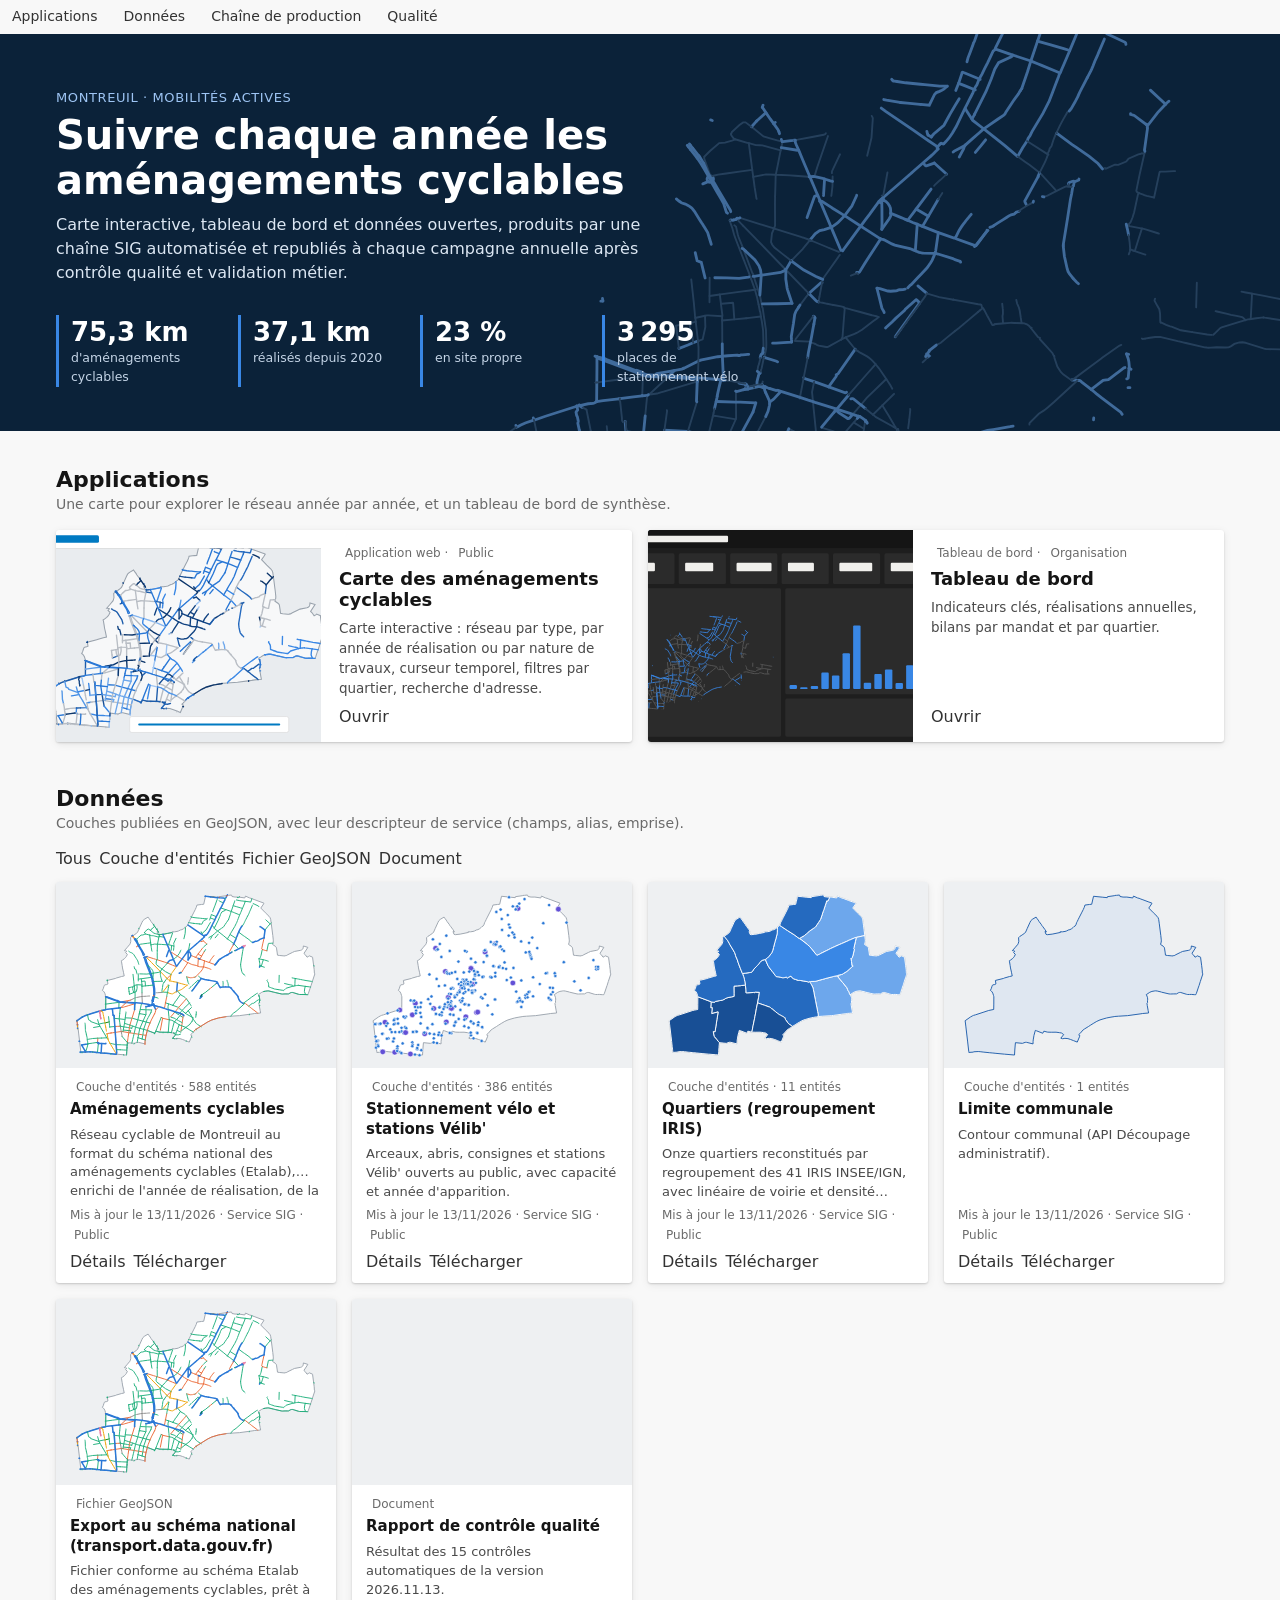
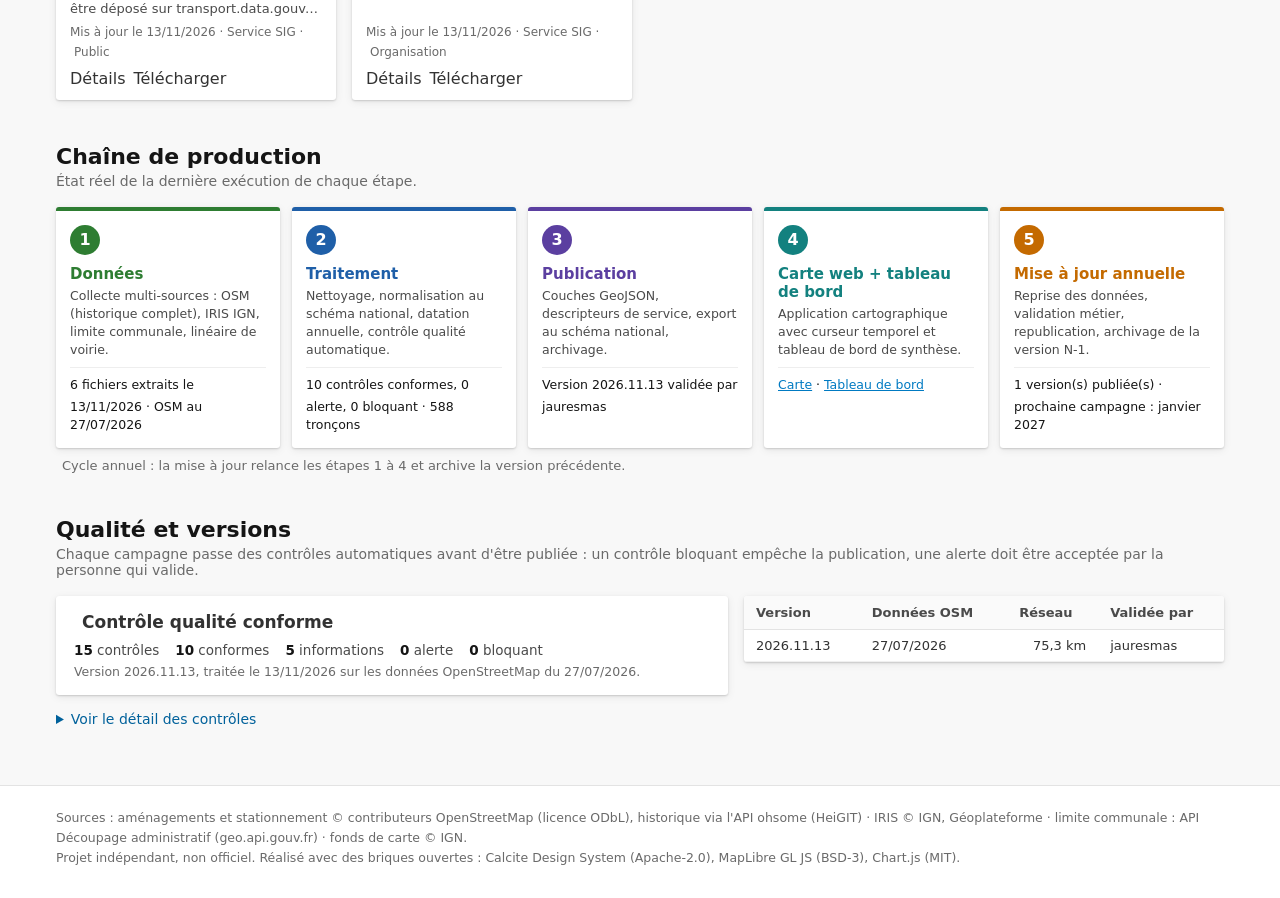
==== commit 2c8d147f: "Retire « des élus » du nom du tableau de bord" ====
--- a/04_applications/index.html
+++ b/04_applications/index.html
@@ -124,7 +124,7 @@
   <div class="conteneur">
     <div class="surtitre">Montreuil · Mobilités actives</div>
     <h1>Suivre chaque année les aménagements cyclables</h1>
-    <p class="intro">Carte interactive, tableau de bord des élus et données ouvertes, produits par une chaîne SIG automatisée
+    <p class="intro">Carte interactive, tableau de bord et données ouvertes, produits par une chaîne SIG automatisée
       et republiés à chaque campagne annuelle après contrôle qualité et validation métier.</p>
     <calcite-input id="q" icon="search" scale="l" placeholder="Rechercher une application ou un jeu de données" clearable label="Rechercher"></calcite-input>
     <div class="chiffres" id="chiffres"></div>
@@ -134,7 +134,7 @@
 <main class="conteneur">
   <section class="bloc" id="applications">
     <h2>Applications</h2>
-    <p class="chapo">Une carte pour explorer le réseau année par année, et un tableau de bord de synthèse pour les élus.</p>
+    <p class="chapo">Une carte pour explorer le réseau année par année, et un tableau de bord de synthèse.</p>
     <div class="applis" id="applis"></div>
   </section>
 
@@ -311,7 +311,7 @@
       etat: `${qc.statut_global === "OK" ? ok : alerte} ${nb("OK")} contrôles conformes, ${nb("ALERTE")} alerte, ${nb("BLOQUANT")} bloquant · ${fmt.n0(t.nb_objets)} tronçons` },
     { n: 3, c: "#5b3fa0", titre: "Publication", quoi: "Couches GeoJSON, descripteurs de service, export au schéma national, archivage.",
       etat: `${ok} Version ${D.version}${derniere.valide_par ? ` validée par ${echapper(derniere.valide_par)}` : ""}` },
-    { n: 4, c: "#13817f", titre: "Carte web + tableau de bord", quoi: "Application cartographique avec curseur temporel et tableau de bord des élus.",
+    { n: 4, c: "#13817f", titre: "Carte web + tableau de bord", quoi: "Application cartographique avec curseur temporel et tableau de bord de synthèse.",
       etat: `${ok} <a href="carte/index.html">Carte</a> · <a href="tableau-de-bord/index.html">Tableau de bord</a>` },
     { n: 5, c: "#c46a00", titre: "Mise à jour annuelle", quoi: "Reprise des données, validation métier, republication, archivage de la version N-1.",
       etat: `${ok} ${D.historique.length} version(s) publiée(s) · prochaine campagne : janvier ${new Date(D.historique[0]?.publie_le || Date.now()).getFullYear() + 1}` },
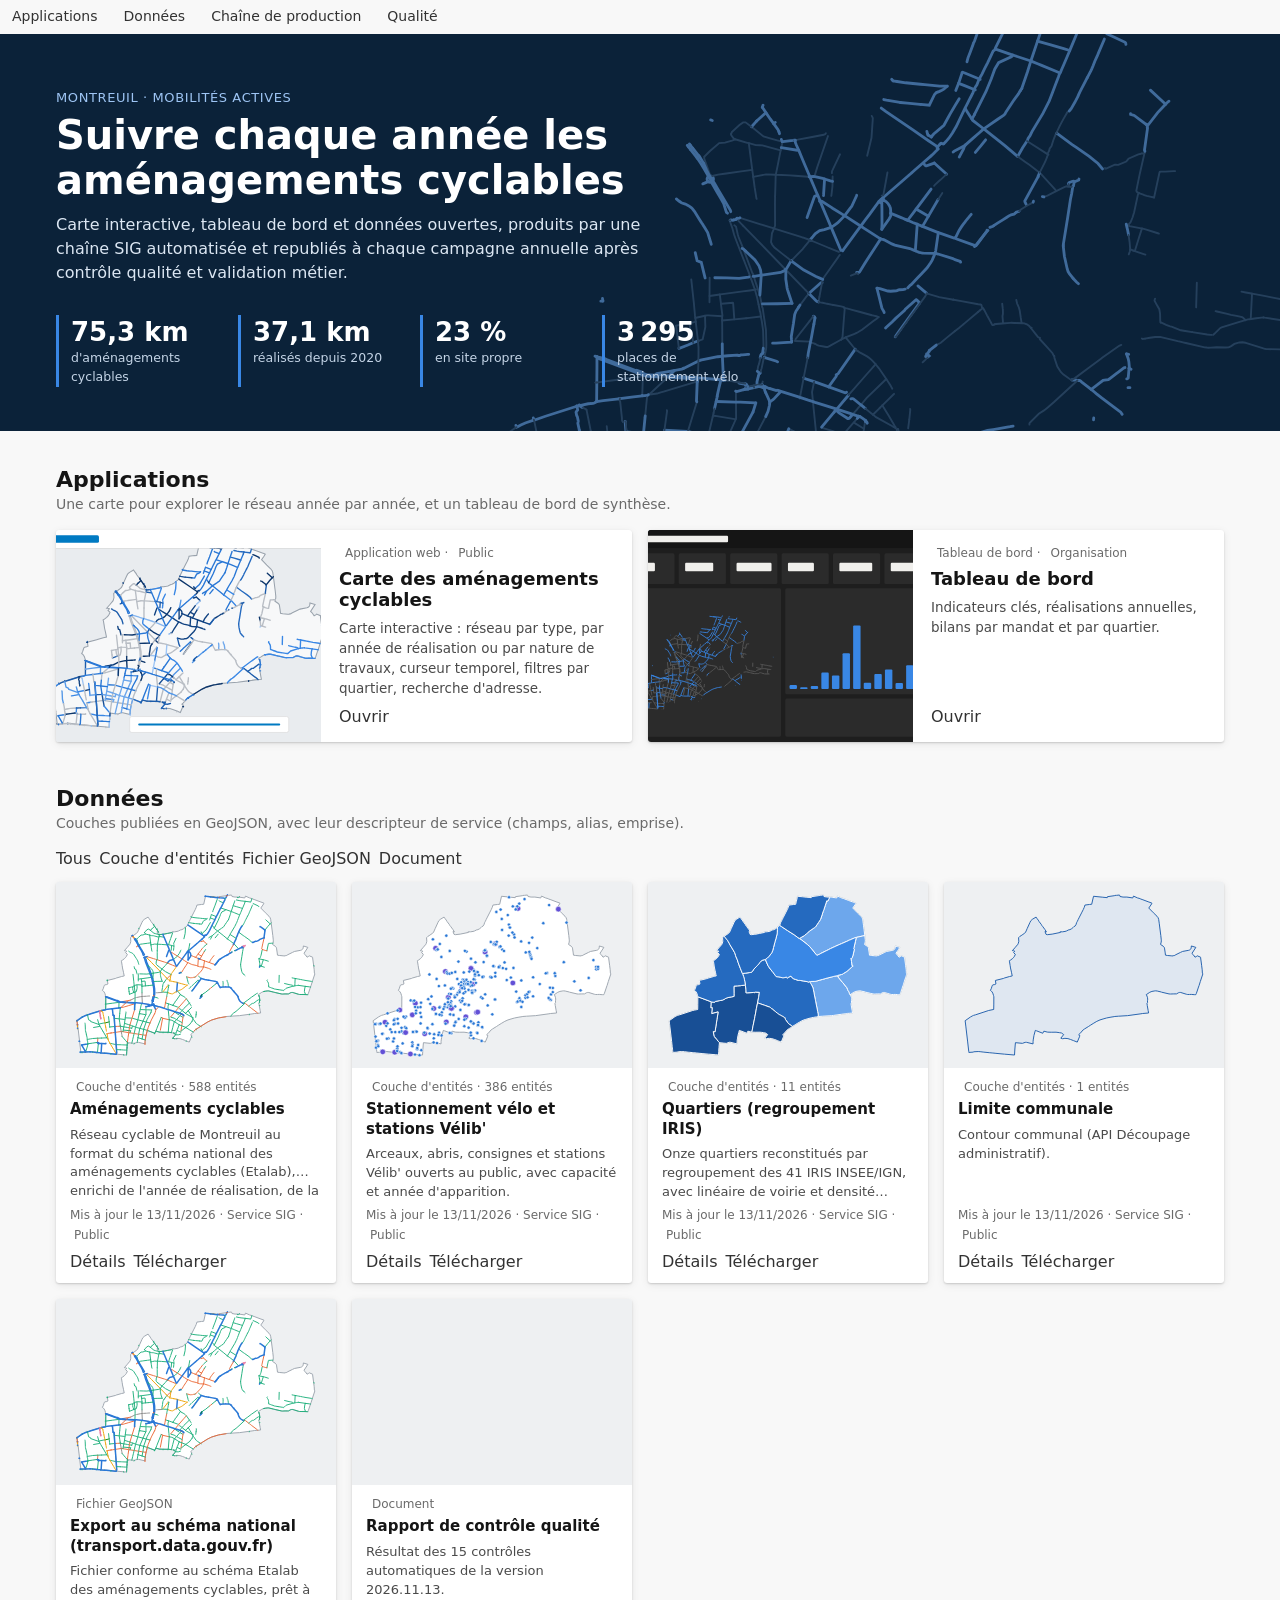
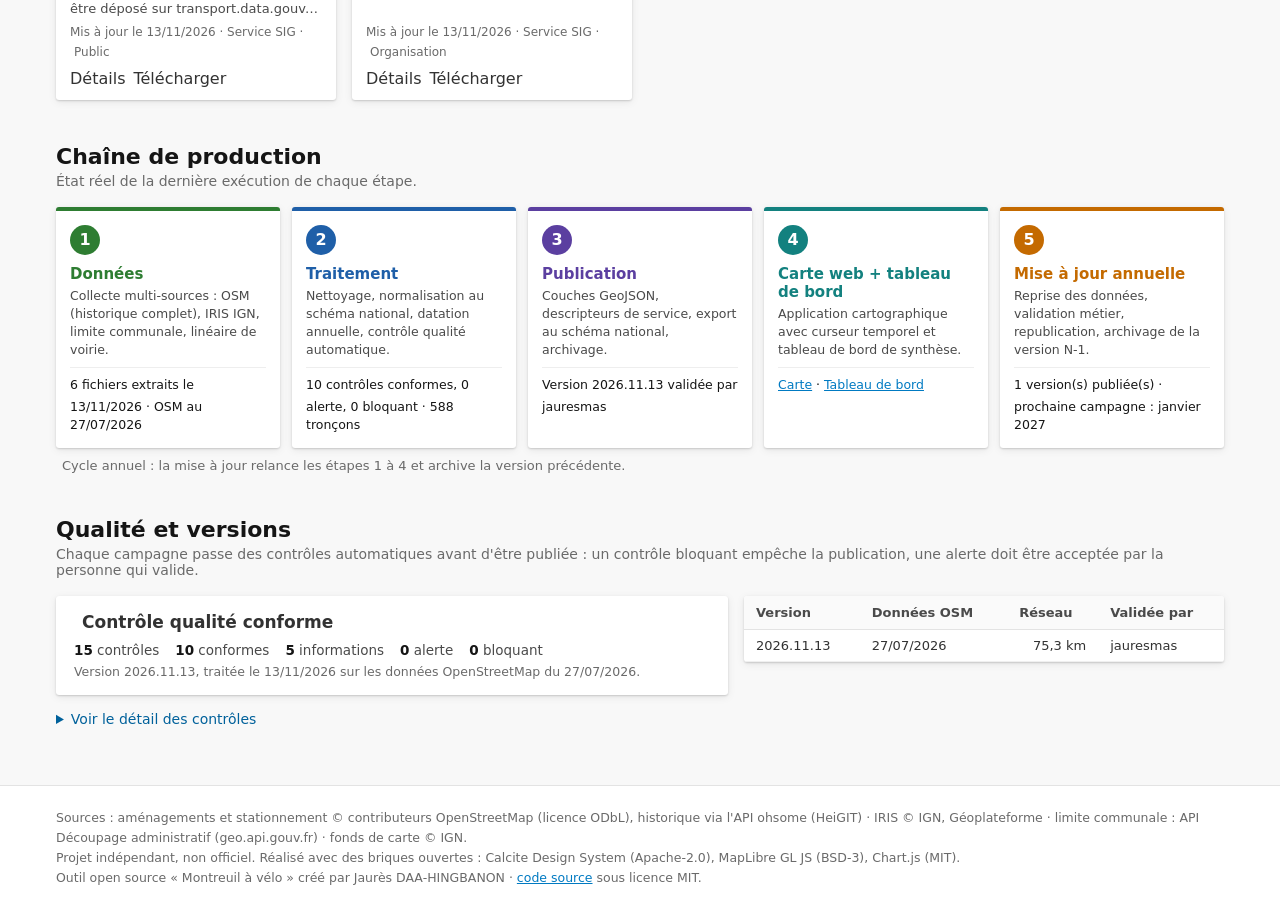
==== commit 83f7e352: "Fait tourner la chaîne sur n'importe quelle commune et ajoute la licence MIT - --commune <code INSEE" ====
--- a/04_applications/index.html
+++ b/04_applications/index.html
@@ -3,8 +3,8 @@
 <head>
 <meta charset="utf-8">
 <meta name="viewport" content="width=device-width, initial-scale=1">
-<title>Montreuil à vélo · Portail</title>
-<meta name="description" content="Portail des données et applications de suivi des aménagements cyclables de Montreuil">
+<title>Portail vélo</title>
+<meta name="description" content="Portail des données et applications de suivi annuel des aménagements cyclables">
 <link rel="stylesheet" href="https://js.arcgis.com/calcite-components/2.13.2/calcite.css">
 <script type="module" src="https://js.arcgis.com/calcite-components/2.13.2/calcite.esm.js"></script>
 <link rel="stylesheet" href="assets/commun.css">
@@ -113,7 +113,8 @@
 </head>
 <body>
 <calcite-navigation>
-  <calcite-navigation-logo slot="logo" icon="biking" heading="Montreuil à vélo" description="Portail des données cyclables"></calcite-navigation-logo>
+  <calcite-navigation-logo slot="logo" icon="biking" heading="Portail vélo" description="Portail des données cyclables"></calcite-navigation-logo>
+  <calcite-select slot="content-end" id="choix-commune" label="Commune" scale="s" hidden></calcite-select>
   <nav slot="content-end" class="nav-liens" aria-label="Sections">
     <a href="#applications">Applications</a><a href="#donnees">Données</a><a href="#chaine">Chaîne de production</a><a href="#qualite">Qualité</a>
   </nav>
@@ -122,7 +123,7 @@
 <header class="heros">
   <svg class="reseau" id="reseau" aria-hidden="true"></svg>
   <div class="conteneur">
-    <div class="surtitre">Montreuil · Mobilités actives</div>
+    <div class="surtitre" id="surtitre">Mobilités actives</div>
     <h1>Suivre chaque année les aménagements cyclables</h1>
     <p class="intro">Carte interactive, tableau de bord et données ouvertes, produits par une chaîne SIG automatisée
       et republiés à chaque campagne annuelle après contrôle qualité et validation métier.</p>
@@ -174,19 +175,32 @@
     Sources : aménagements et stationnement © contributeurs OpenStreetMap (licence ODbL), historique via l'API ohsome (HeiGIT) ·
     IRIS © IGN, Géoplateforme · limite communale : API Découpage administratif (geo.api.gouv.fr) · fonds de carte © IGN.<br>
     Projet indépendant, non officiel. Réalisé avec des briques ouvertes : Calcite Design System (Apache-2.0),
-    MapLibre GL JS (BSD-3), Chart.js (MIT).
+    MapLibre GL JS (BSD-3), Chart.js (MIT).<br>
+    <span id="credit"></span>
   </div>
 </footer>
 
 <dialog class="fiche" id="fiche" aria-labelledby="fiche-titre"></dialog>
 
-<script src="data/donnees.js"></script>
+<script src="data/communes.js"></script>
+<script src="assets/charger.js"></script>
 <script src="assets/commun.js"></script>
 <script>
 (function () {
-  const { D, fmt, echapper, A0, A1, dateDonnees, couleurType } = MV;
+  const { D, fmt, echapper, A0, A1, dateDonnees, couleurType, commune, lien } = MV;
   const ind = D.indicateurs, t = ind.totaux, qc = D.qc;
   const depuis2020 = ind.par_annee.filter((p) => p.annee >= 2020).reduce((s, p) => s + p.km, 0);
+  // Nom de la commune (lu dans les données) et choix de la commune quand plusieurs sont publiées
+  document.title = `${commune.nom} à vélo · Portail`;
+  document.querySelector("calcite-navigation-logo").heading = `${commune.nom} à vélo`;
+  document.getElementById("surtitre").textContent = `${commune.nom} · Mobilités actives`;
+  document.getElementById("credit").innerHTML = MV.credit;
+  if (commune.autres) {
+    const choix = document.getElementById("choix-commune");
+    choix.innerHTML = MV_COMMUNES.communes.map((c) => `<calcite-option value="${echapper(c.dossier)}" ${c.dossier === commune.dossier ? "selected" : ""}>${echapper(c.nom)}</calcite-option>`).join("");
+    choix.hidden = false;
+    choix.addEventListener("calciteSelectChange", () => { location.href = `index.html?commune=${encodeURIComponent(choix.value)}`; });
+  }
   if (window.innerWidth < 560) document.querySelector("calcite-navigation-logo").description = "Portail des données cyclables";
 
   // ---------- Bandeau : le réseau réel en filigrane ----------
@@ -219,7 +233,7 @@
       <div class="txt">
         <div class="meta" style="font-size:12px;color:#6a6a6a;display:flex;gap:6px;align-items:center"><calcite-icon icon="${a.icone}" scale="s"></calcite-icon>${a.type} · ${partage(a.partage)}</div>
         <h3>${echapper(a.titre)}</h3><p>${echapper(a.description)}</p>
-        <div><calcite-button href="${a.url}" icon-end="launch">Ouvrir</calcite-button></div>
+        <div><calcite-button href="${lien(a.url)}" icon-end="launch">Ouvrir</calcite-button></div>
       </div>
     </article>`).join("");
 
@@ -312,7 +326,7 @@
     { n: 3, c: "#5b3fa0", titre: "Publication", quoi: "Couches GeoJSON, descripteurs de service, export au schéma national, archivage.",
       etat: `${ok} Version ${D.version}${derniere.valide_par ? ` validée par ${echapper(derniere.valide_par)}` : ""}` },
     { n: 4, c: "#13817f", titre: "Carte web + tableau de bord", quoi: "Application cartographique avec curseur temporel et tableau de bord de synthèse.",
-      etat: `${ok} <a href="carte/index.html">Carte</a> · <a href="tableau-de-bord/index.html">Tableau de bord</a>` },
+      etat: `${ok} <a href="${lien("carte/index.html")}">Carte</a> · <a href="${lien("tableau-de-bord/index.html")}">Tableau de bord</a>` },
     { n: 5, c: "#c46a00", titre: "Mise à jour annuelle", quoi: "Reprise des données, validation métier, republication, archivage de la version N-1.",
       etat: `${ok} ${D.historique.length} version(s) publiée(s) · prochaine campagne : janvier ${new Date(D.historique[0]?.publie_le || Date.now()).getFullYear() + 1}` },
   ];
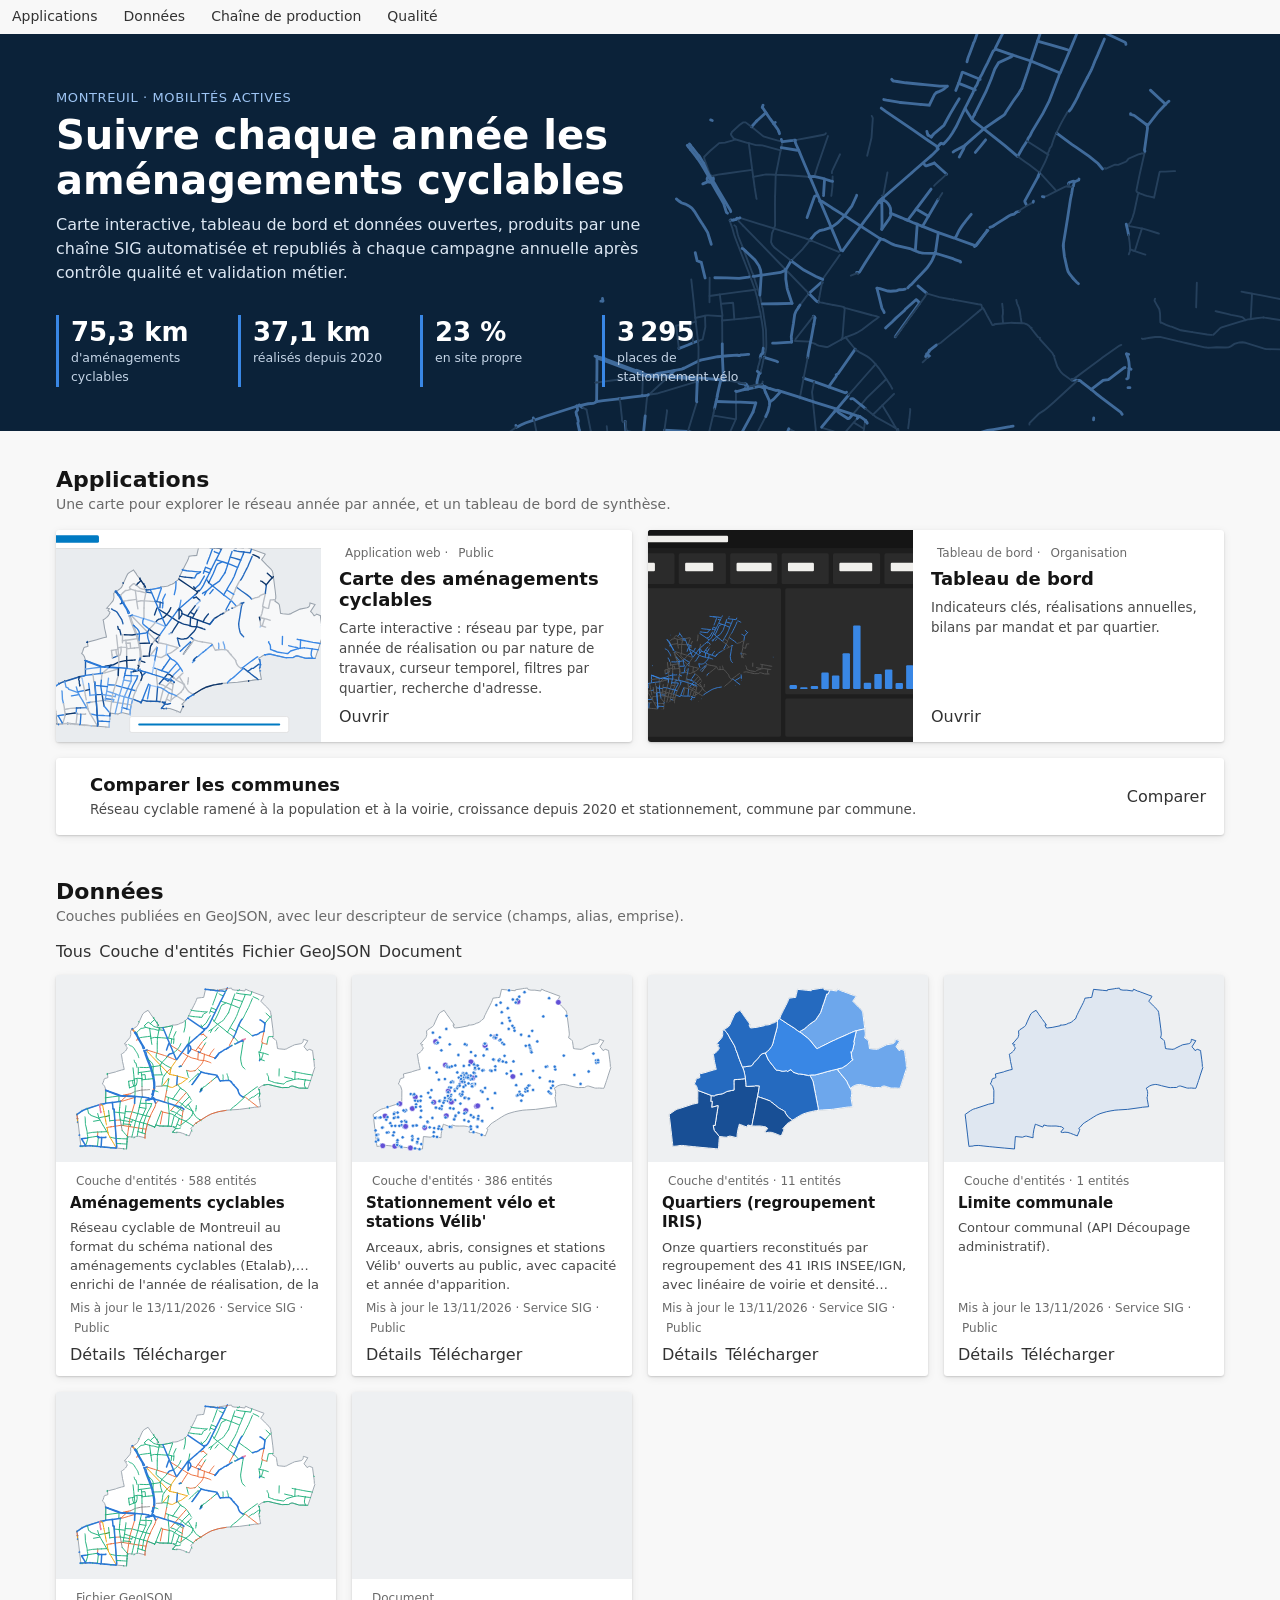
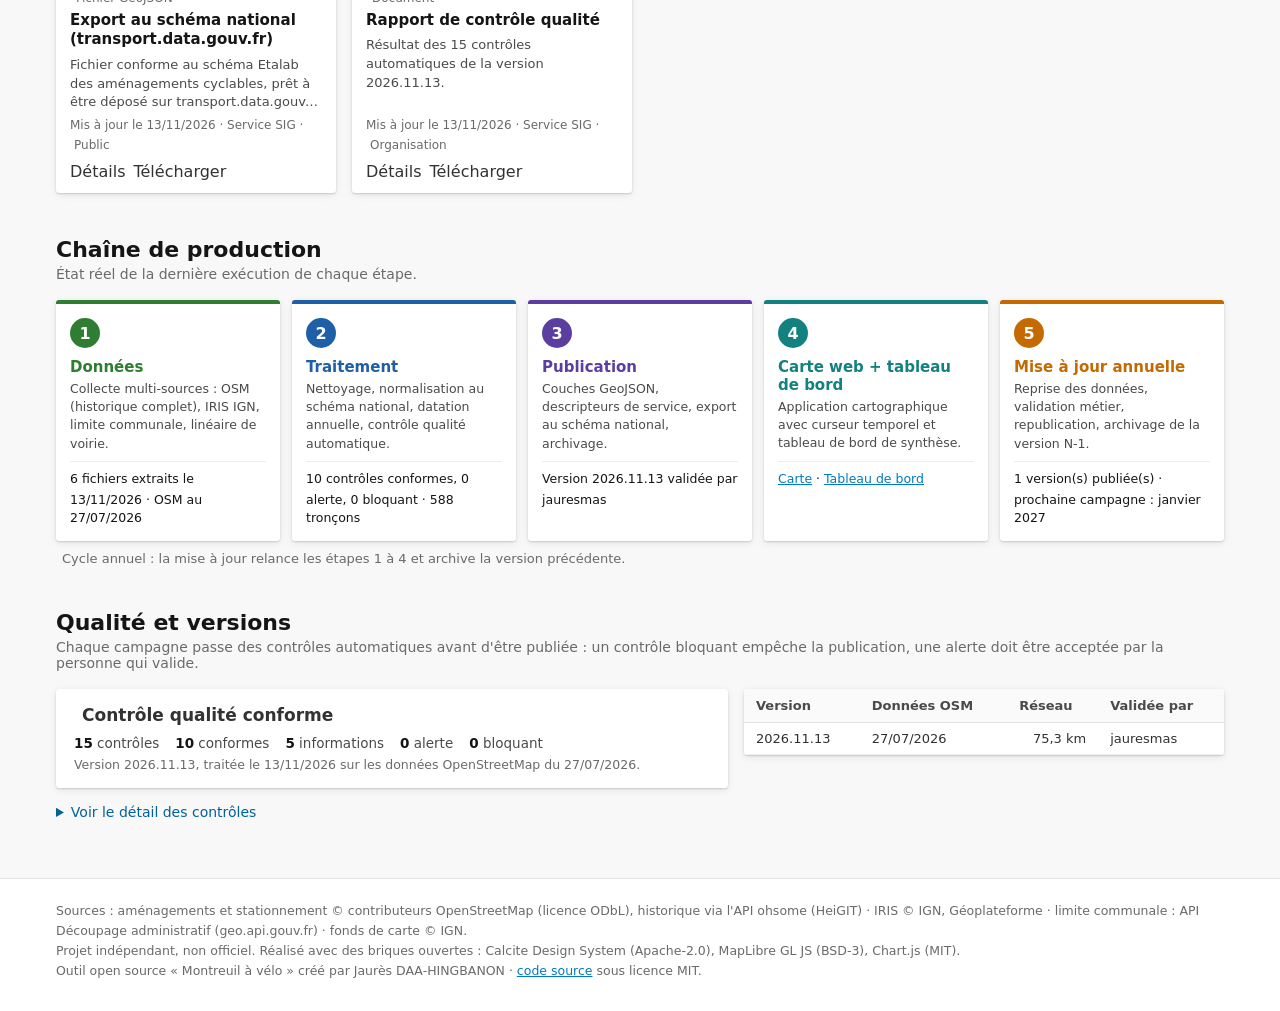
==== commit e5b03c08: "Ajoute la comparaison des communes publiées - page comparaison/ : classement par indicateur, évoluti" ====
--- a/04_applications/index.html
+++ b/04_applications/index.html
@@ -39,6 +39,14 @@
   .appli h3 { margin: 0; font-size: 18px; color: #151515; }
   .appli p { margin: 0; font-size: 13.5px; color: #4a4a4a; line-height: 1.5; flex: 1; }
 
+  .comparer { display: flex; align-items: center; gap: 16px; margin-top: 16px; padding: 16px 18px; background: #fff;
+    box-shadow: var(--mv-carte-ombre); border-radius: 3px; }
+  .comparer > calcite-icon { color: #2a78d6; flex: none; }
+  .comparer > div { flex: 1; min-width: 0; }
+  .comparer h3 { margin: 0 0 4px; font-size: 18px; color: #151515; }
+  .comparer p { margin: 0; font-size: 13.5px; color: #4a4a4a; line-height: 1.5; }
+  @media (max-width: 560px) { .comparer { flex-wrap: wrap; } .comparer > calcite-icon { display: none; } }
+
   .filtres { display: flex; flex-wrap: wrap; gap: 8px; margin-bottom: 14px; }
   .grille-items { display: grid; grid-template-columns: repeat(auto-fill, minmax(260px, 1fr)); gap: 16px; }
   .item { background: #fff; border-radius: 3px; box-shadow: var(--mv-carte-ombre); display: flex; flex-direction: column; overflow: hidden; }
@@ -137,6 +145,12 @@
     <h2>Applications</h2>
     <p class="chapo">Une carte pour explorer le réseau année par année, et un tableau de bord de synthèse.</p>
     <div class="applis" id="applis"></div>
+    <div class="comparer" id="comparer" hidden>
+      <calcite-icon icon="graph-bar" scale="l"></calcite-icon>
+      <div><h3>Comparer les communes</h3>
+        <p id="comparer-texte">Réseau cyclable ramené à la population et à la voirie, croissance depuis 2020 et stationnement, commune par commune.</p></div>
+      <calcite-button id="comparer-lien" icon-end="launch">Comparer</calcite-button>
+    </div>
   </section>
 
   <section class="bloc" id="donnees">
@@ -200,6 +214,12 @@
     choix.innerHTML = MV_COMMUNES.communes.map((c) => `<calcite-option value="${echapper(c.dossier)}" ${c.dossier === commune.dossier ? "selected" : ""}>${echapper(c.nom)}</calcite-option>`).join("");
     choix.hidden = false;
     choix.addEventListener("calciteSelectChange", () => { location.href = `index.html?commune=${encodeURIComponent(choix.value)}`; });
+    // Comparaison des communes, mise en avant de la commune affichée
+    const n = MV_COMMUNES.communes.length;
+    document.getElementById("comparer-texte").textContent = `${commune.nom} face ${n > 2 ? `aux ${n - 1} autres communes publiées` : "à l'autre commune publiée"} : ` +
+      "réseau cyclable ramené à la population et à la voirie, croissance depuis 2020, stationnement.";
+    document.getElementById("comparer-lien").href = lien("comparaison/index.html");
+    document.getElementById("comparer").hidden = false;
   }
   if (window.innerWidth < 560) document.querySelector("calcite-navigation-logo").description = "Portail des données cyclables";
 
